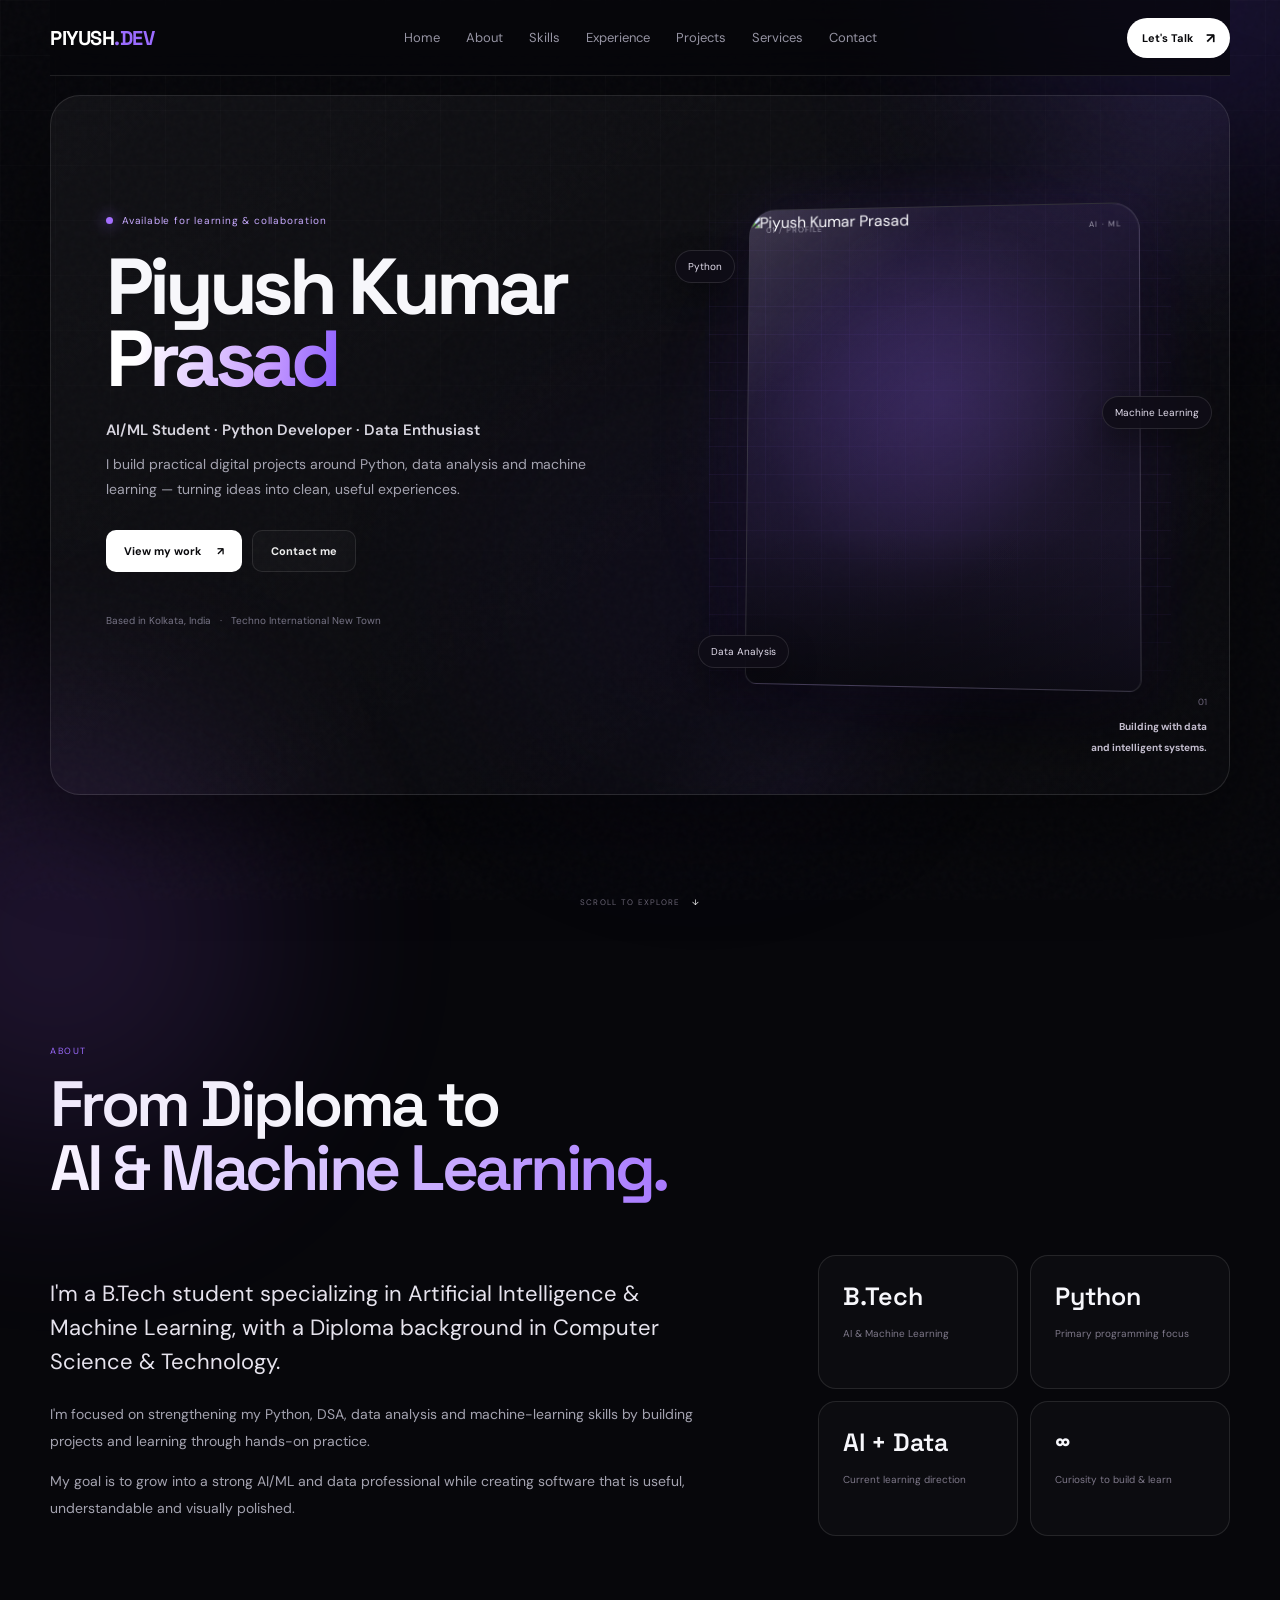
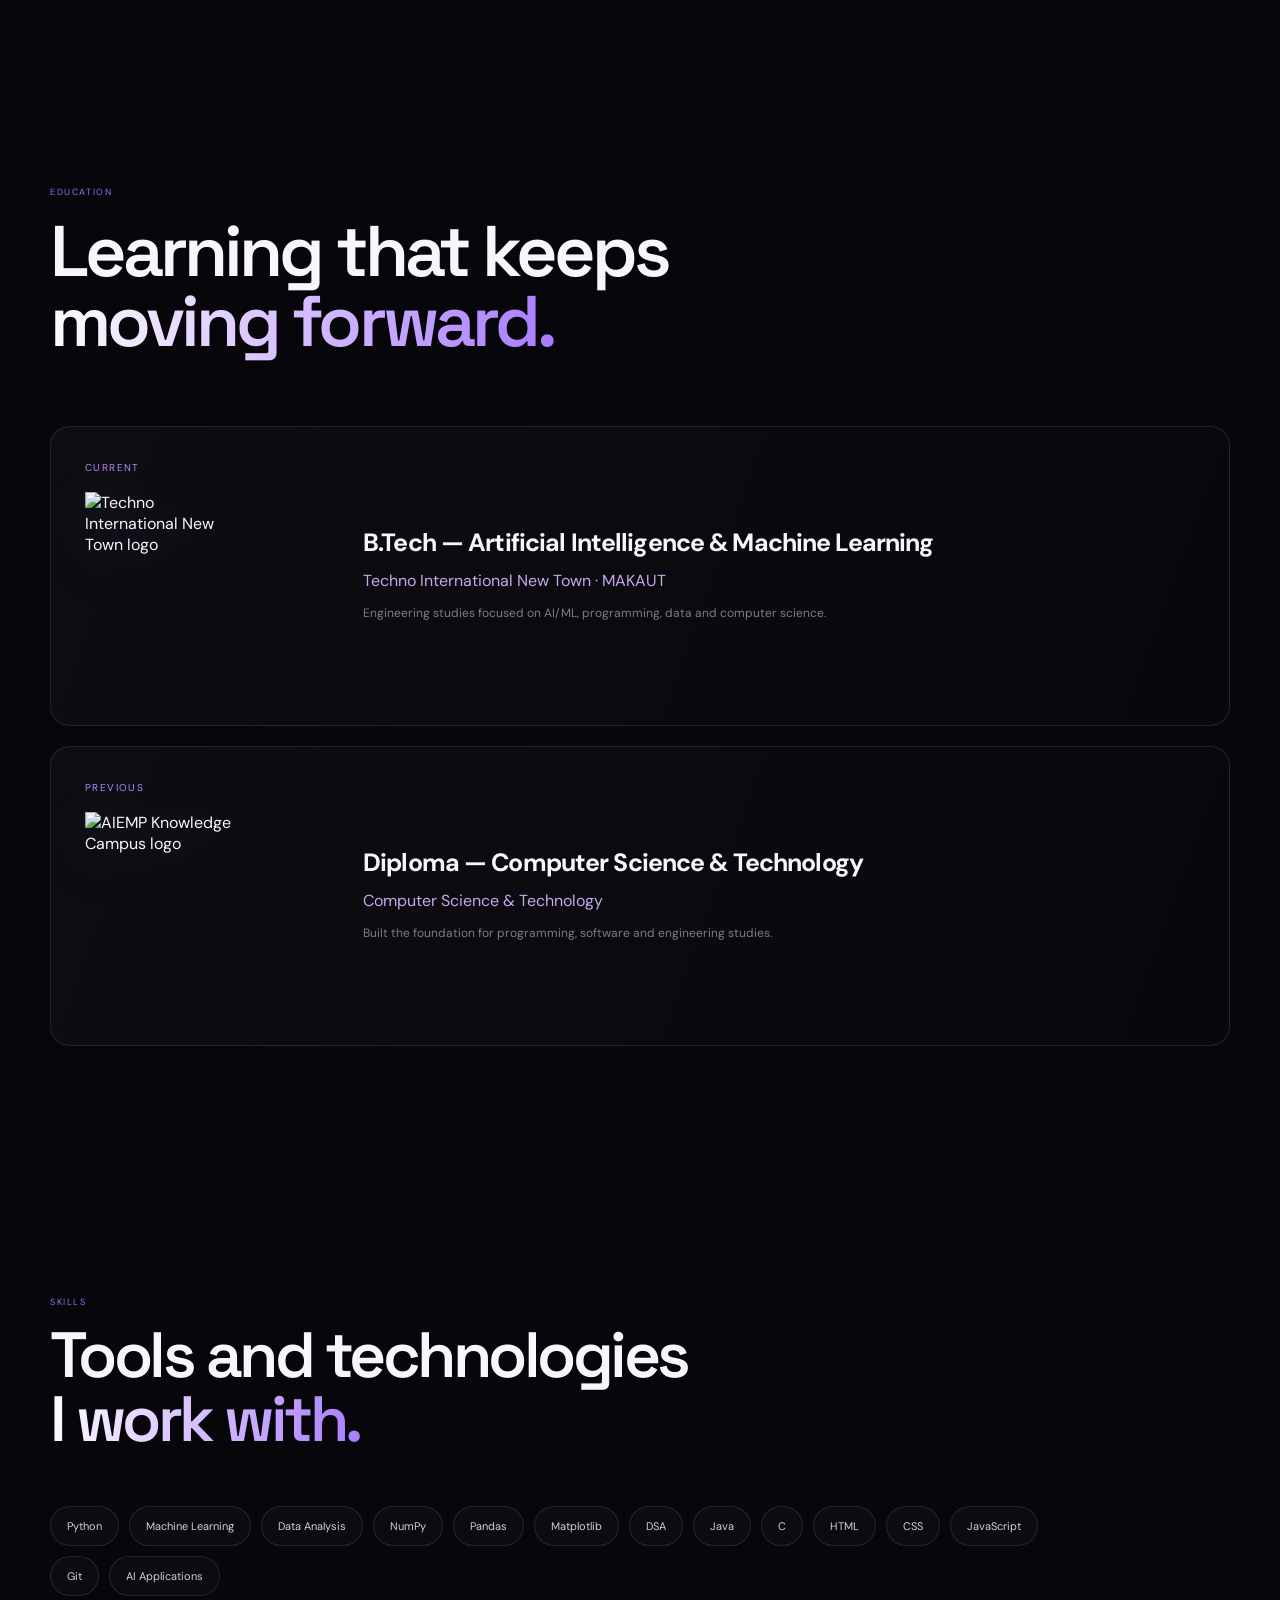
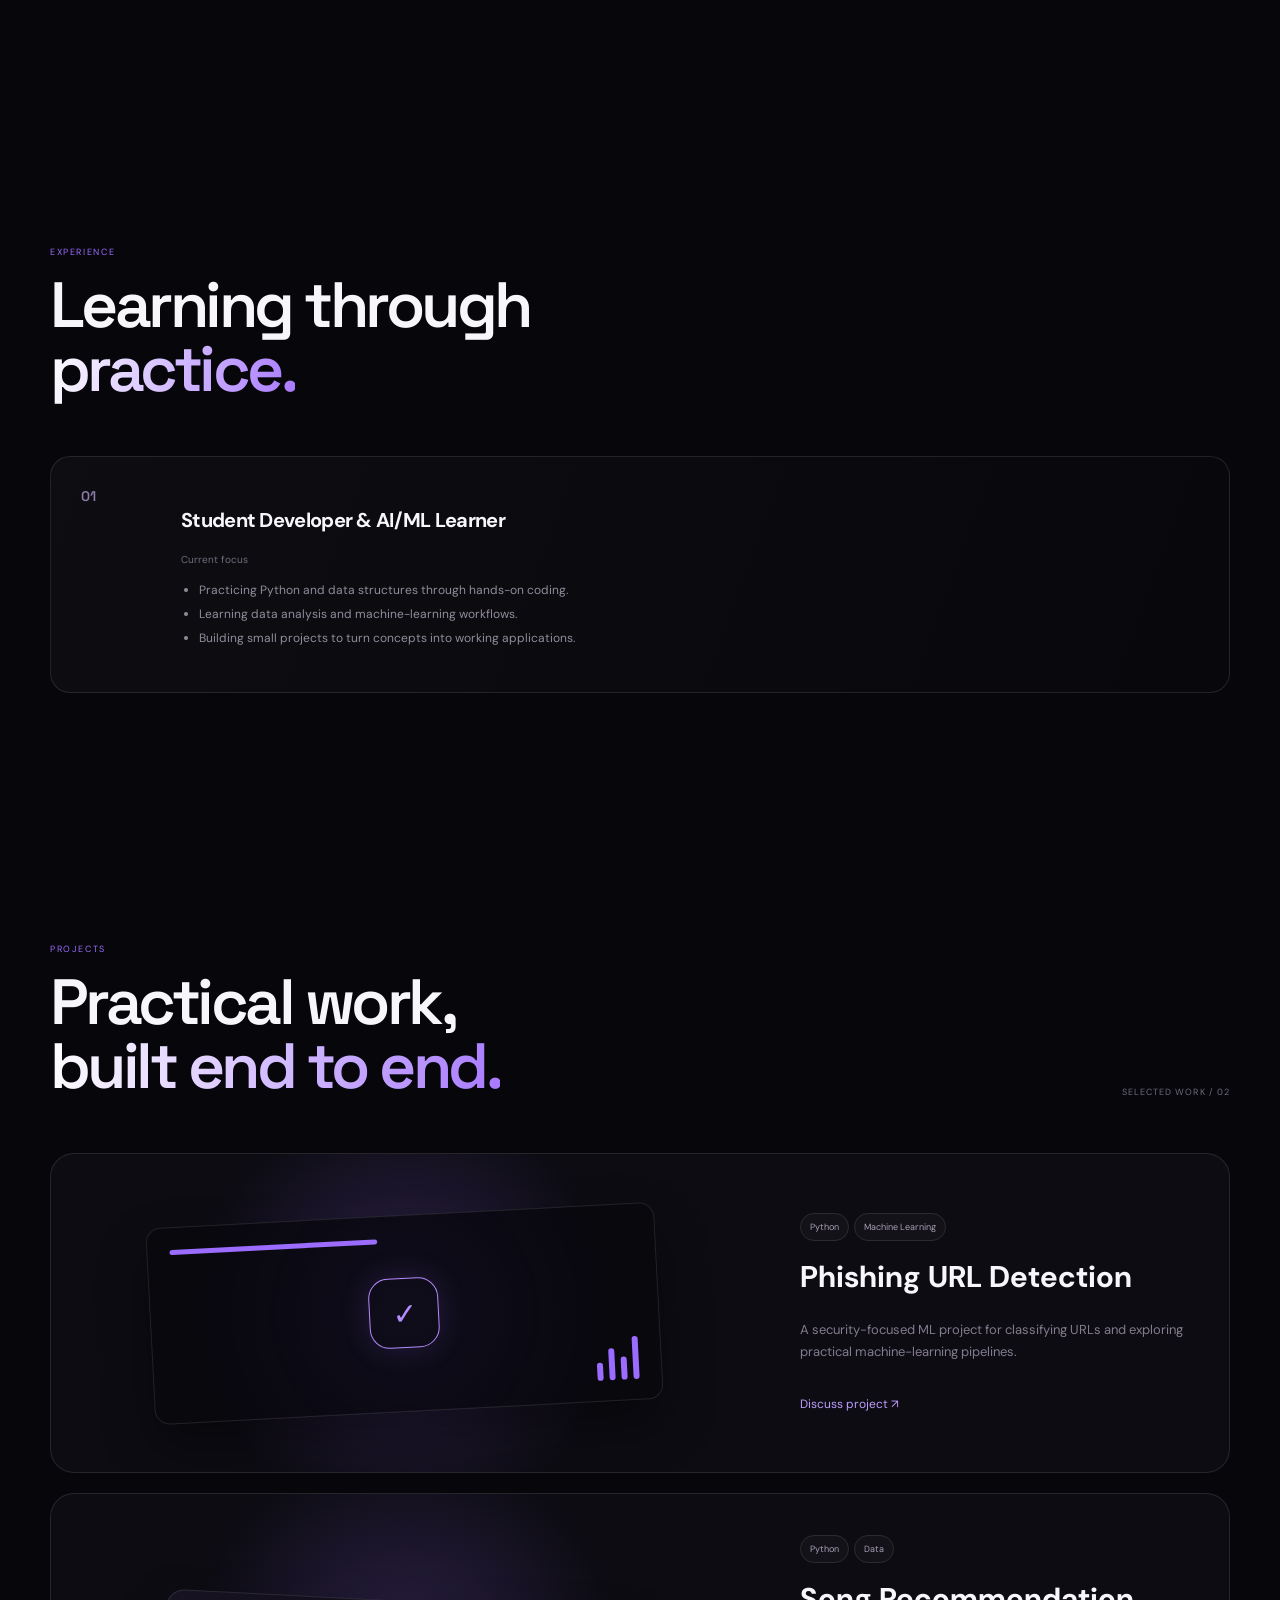
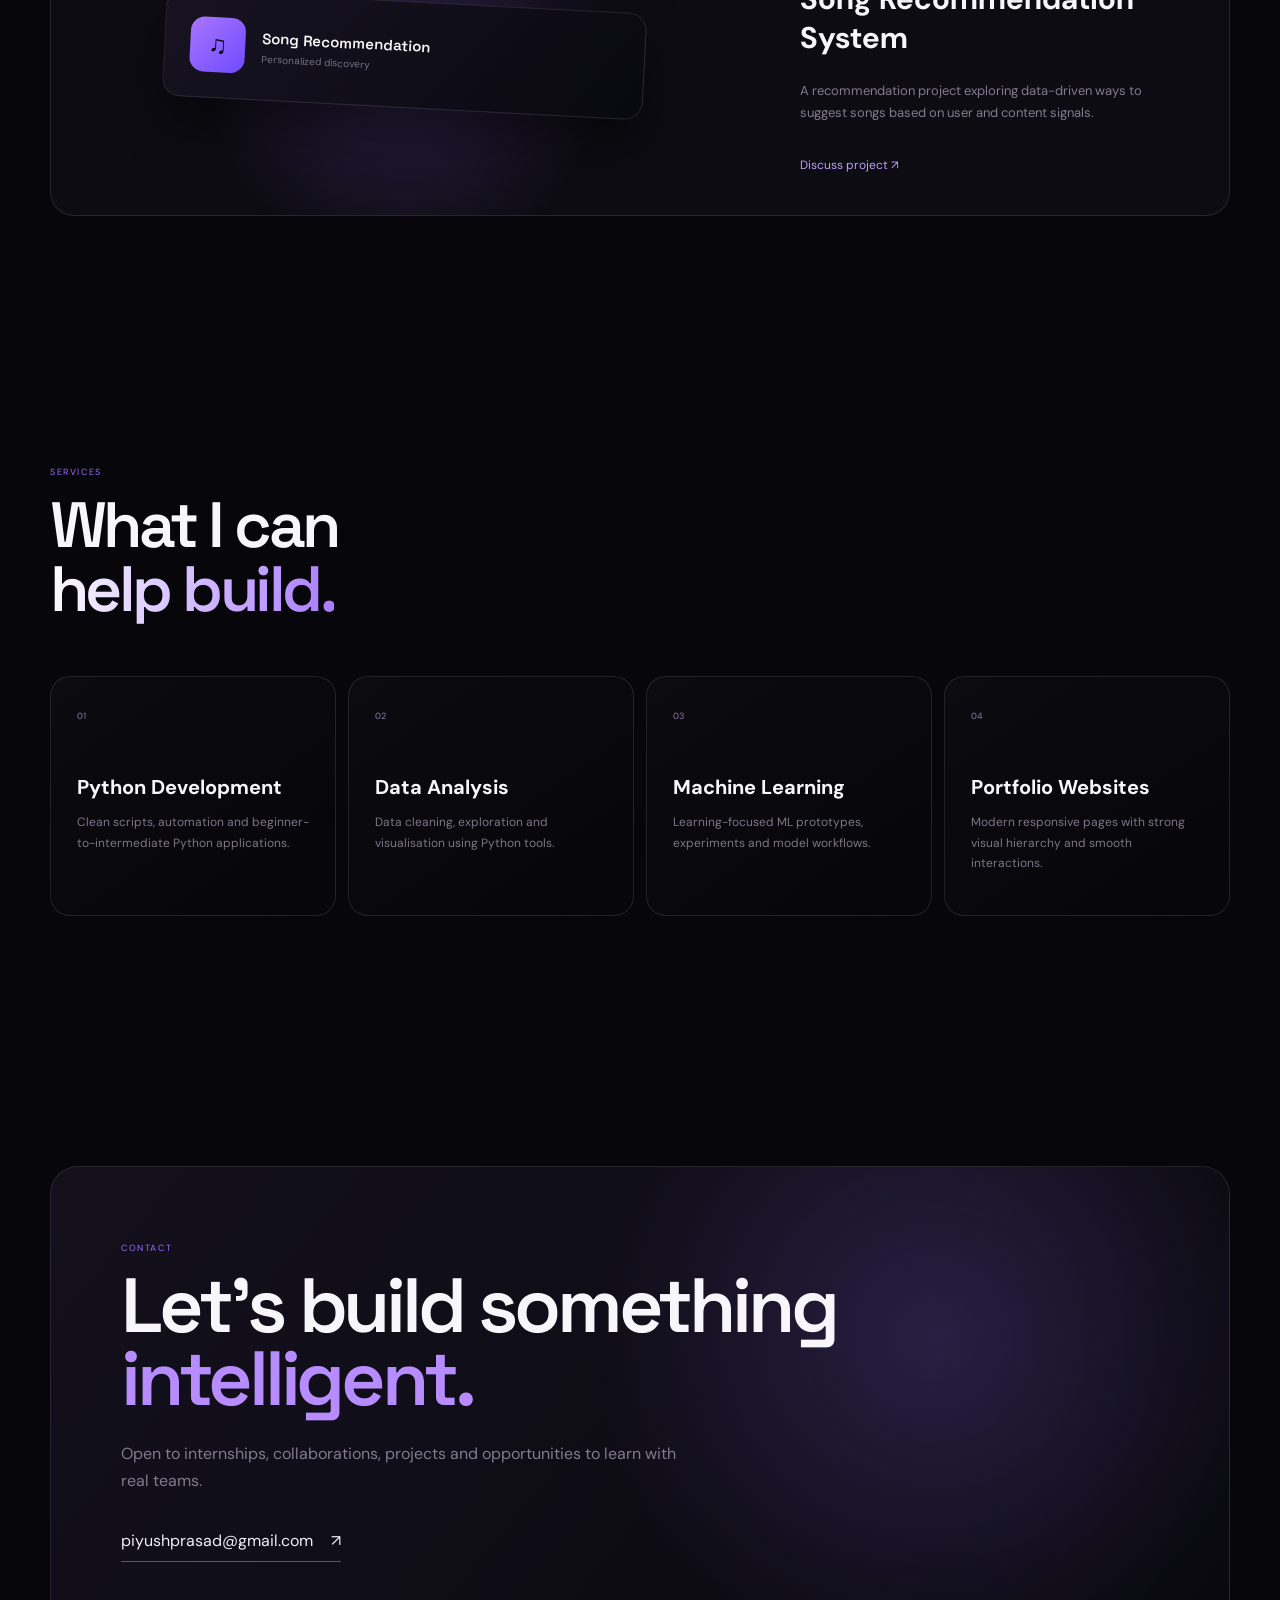
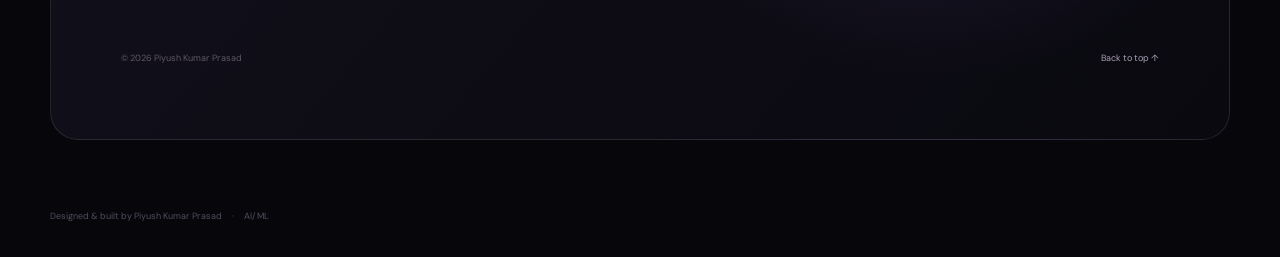
==== index.html @ ff3601da "added index.html" ====
<!doctype html>
<html lang="en">
<head>
  <meta charset="UTF-8">
  <meta name="viewport" content="width=device-width,initial-scale=1">
  <meta name="description" content="Piyush Kumar Prasad — AI/ML student, Python developer and aspiring data professional.">
  <title>Piyush Kumar Prasad — AI/ML Developer Portfolio</title>
  <link rel="preconnect" href="https://fonts.googleapis.com">
  <link rel="preconnect" href="https://fonts.gstatic.com" crossorigin>
  <link href="https://fonts.googleapis.com/css2?family=DM+Sans:wght@400;500;600;700&family=Space+Grotesk:wght@500;600;700&display=swap" rel="stylesheet">
  <link rel="stylesheet" href="style.css">
</head>
<body>
  <div class="noise"></div>
  <div class="orb orb-a"></div><div class="orb orb-b"></div><div class="orb orb-c"></div>

  <header class="nav-wrap">
    <nav class="nav container">
      <a class="brand" href="#home">PIYUSH<span>.DEV</span></a>
      <div class="nav-links">
        <a href="#home">Home</a><a href="#about">About</a><a href="#skills">Skills</a>
        <a href="#experience">Experience</a><a href="#projects">Projects</a><a href="#services">Services</a><a href="#contact">Contact</a>
      </div>
      <a class="nav-cta" href="#contact">Let's Talk <span>↗</span></a>
      <button class="menu" aria-label="Open menu"><i></i><i></i></button>
    </nav>
  </header>

  <main>
    <section id="home" class="hero section">
      <div class="container hero-card reveal">
        <div class="hero-copy">
          <div class="eyebrow"><span class="dot"></span> Available for learning & collaboration</div>
          <h1>Piyush Kumar<br><em>Prasad</em></h1>
          <p class="role">AI/ML Student · Python Developer · Data Enthusiast</p>
          <p class="intro">I build practical digital projects around Python, data analysis and machine learning — turning ideas into clean, useful experiences.</p>
          <div class="hero-actions">
            <a class="btn primary" href="#projects">View my work <span>↗</span></a>
            <a class="btn ghost" href="#contact">Contact me</a>
          </div>
          <div class="mini-meta">
            <span>Based in Kolkata, India</span><span>·</span><span>Techno International New Town</span>
          </div>
        </div>

        <div class="hero-visual">
          <div class="visual-grid"></div>
          <div class="float-tag tag-one">Python</div>
          <div class="float-tag tag-two">Machine Learning</div>
          <div class="float-tag tag-three">Data Analysis</div>
          <div class="avatar-stage">
            <div class="avatar-glow"></div>
            <div class="avatar-frame">
              <div class="frame-top"><span>01 / PROFILE</span><span>AI · ML</span></div>
              <img src="assets/piyush-avatar.png" alt="Piyush Kumar Prasad">
            </div>
          </div>
          <div class="visual-label"><span>01</span><strong>Building with data<br>and intelligent systems.</strong></div>
        </div>
      </div>
      <div class="scroll-cue">SCROLL TO EXPLORE <span>↓</span></div>
    </section>

    <section id="about" class="section">
      <div class="container">
        <div class="section-head reveal"><span class="kicker">ABOUT</span><h2>From Diploma to<br><em>AI & Machine Learning.</em></h2></div>
        <div class="about-grid">
          <div class="about-copy reveal">
            <p class="lead">I'm a B.Tech student specializing in Artificial Intelligence & Machine Learning, with a Diploma background in Computer Science & Technology.</p>
            <p>I'm focused on strengthening my Python, DSA, data analysis and machine-learning skills by building projects and learning through hands-on practice.</p>
            <p>My goal is to grow into a strong AI/ML and data professional while creating software that is useful, understandable and visually polished.</p>
          </div>
          <div class="stats reveal">
            <div><strong>B.Tech</strong><span>AI & Machine Learning</span></div>
            <div><strong>Python</strong><span>Primary programming focus</span></div>
            <div><strong>AI + Data</strong><span>Current learning direction</span></div>
            <div><strong>∞</strong><span>Curiosity to build & learn</span></div>
          </div>
        </div>
      </div>
    </section>

    <section id="education" class="section compact">
      <div class="container">
        <div class="section-head reveal"><span class="kicker">EDUCATION</span><h2>Learning that keeps<br><em>moving forward.</em></h2></div>
        <div class="timeline">
          <article class="timeline-card reveal education-pop">
            <div class="education-meta"><span class="year">CURRENT</span><img class="edu-logo" src="assets/techno-3d-logo.png" alt="Techno International New Town logo"></div><div><h3>B.Tech — Artificial Intelligence & Machine Learning</h3><p>Techno International New Town · MAKAUT</p><small>Engineering studies focused on AI/ML, programming, data and computer science.</small></div>
          </article>
          <article class="timeline-card reveal education-pop">
            <div class="education-meta"><span class="year">PREVIOUS</span><img class="edu-logo" src="assets/aiemp-3d-logo.png" alt="AIEMP Knowledge Campus logo"></div><div><h3>Diploma — Computer Science & Technology</h3><p>Computer Science & Technology</p><small>Built the foundation for programming, software and engineering studies.</small></div>
          </article>
        </div>
      </div>
    </section>

    <section id="skills" class="section">
      <div class="container">
        <div class="section-head reveal"><span class="kicker">SKILLS</span><h2>Tools and technologies<br><em>I work with.</em></h2></div>
        <div class="skill-cloud reveal">
          <span>Python</span><span>Machine Learning</span><span>Data Analysis</span><span>NumPy</span><span>Pandas</span><span>Matplotlib</span><span>DSA</span><span>Java</span><span>C</span><span>HTML</span><span>CSS</span><span>JavaScript</span><span>Git</span><span>AI Applications</span>
        </div>
      </div>
    </section>

    <section id="experience" class="section compact">
      <div class="container">
        <div class="section-head reveal"><span class="kicker">EXPERIENCE</span><h2>Learning through<br><em>practice.</em></h2></div>
        <div class="experience-card reveal">
          <div class="exp-index">01</div><div><h3>Student Developer & AI/ML Learner</h3><p class="muted">Current focus</p><ul><li>Practicing Python and data structures through hands-on coding.</li><li>Learning data analysis and machine-learning workflows.</li><li>Building small projects to turn concepts into working applications.</li></ul></div>
        </div>
      </div>
    </section>

    <section id="projects" class="section">
      <div class="container">
        <div class="section-head project-head reveal"><div><span class="kicker">PROJECTS</span><h2>Practical work,<br><em>built end to end.</em></h2></div><span class="project-count">SELECTED WORK / 02</span></div>
        <div class="projects">
          <article class="project-card reveal"><div class="project-art phishing"><div class="mock-ui"><div class="mock-bar"></div><div class="shield">✓</div><div class="bars"><i></i><i></i><i></i><i></i></div></div></div><div class="project-info"><div><span class="tag">Python</span><span class="tag">Machine Learning</span></div><h3>Phishing URL Detection</h3><p>A security-focused ML project for classifying URLs and exploring practical machine-learning pipelines.</p><a href="#contact">Discuss project ↗</a></div></article>
          <article class="project-card reveal"><div class="project-art music"><div class="music-ui"><span>♫</span><div><b>Song Recommendation</b><small>Personalized discovery</small></div></div></div><div class="project-info"><div><span class="tag">Python</span><span class="tag">Data</span></div><h3>Song Recommendation System</h3><p>A recommendation project exploring data-driven ways to suggest songs based on user and content signals.</p><a href="#contact">Discuss project ↗</a></div></article>
        </div>
      </div>
    </section>

    <section id="services" class="section">
      <div class="container">
        <div class="section-head reveal"><span class="kicker">SERVICES</span><h2>What I can<br><em>help build.</em></h2></div>
        <div class="service-grid">
          <div class="service reveal"><span>01</span><h3>Python Development</h3><p>Clean scripts, automation and beginner-to-intermediate Python applications.</p></div>
          <div class="service reveal"><span>02</span><h3>Data Analysis</h3><p>Data cleaning, exploration and visualisation using Python tools.</p></div>
          <div class="service reveal"><span>03</span><h3>Machine Learning</h3><p>Learning-focused ML prototypes, experiments and model workflows.</p></div>
          <div class="service reveal"><span>04</span><h3>Portfolio Websites</h3><p>Modern responsive pages with strong visual hierarchy and smooth interactions.</p></div>
        </div>
      </div>
    </section>

    <section id="contact" class="section contact">
      <div class="container contact-card reveal">
        <span class="kicker">CONTACT</span>
        <h2>Let's build something<br><em>intelligent.</em></h2>
        <p>Open to internships, collaborations, projects and opportunities to learn with real teams.</p>
        <a class="mail" href="mailto:piyushprasad@gmail.com">piyushprasad@gmail.com <span>↗</span></a>
        <div class="contact-bottom"><span>© 2026 Piyush Kumar Prasad</span><a href="#home">Back to top ↑</a></div>
      </div>
    </section>
  </main>

  <footer class="footer"><div class="container">Designed & built by Piyush Kumar Prasad <span>·</span> AI/ML</div></footer>
  <script src="script.js"></script>
</body>
</html>
---- style.css ----
:root{
  --bg:#07070b;--panel:#101016;--panel2:#14131c;--text:#f7f7fb;--muted:#a4a3b0;
  --line:rgba(255,255,255,.10);--purple:#9b6cff;--purple2:#6f4cff;--white:#ffffff;
  --radius:26px;--max:1180px
}
*{box-sizing:border-box}html{scroll-behavior:smooth}body{margin:0;background:var(--bg);color:var(--text);font-family:"DM Sans",sans-serif;overflow-x:hidden}
body:before{content:"";position:fixed;inset:0;pointer-events:none;background:linear-gradient(rgba(255,255,255,.018) 1px,transparent 1px),linear-gradient(90deg,rgba(255,255,255,.018) 1px,transparent 1px);background-size:55px 55px;mask-image:linear-gradient(to bottom,black,transparent 88%)}
.noise{position:fixed;inset:0;opacity:.025;pointer-events:none;background-image:url("data:image/svg+xml,%3Csvg viewBox='0 0 180 180' xmlns='http://www.w3.org/2000/svg'%3E%3Cfilter id='n'%3E%3CfeTurbulence type='fractalNoise' baseFrequency='.9' numOctaves='4' stitchTiles='stitch'/%3E%3C/filter%3E%3Crect width='100%25' height='100%25' filter='url(%23n)'/%3E%3C/svg%3E")}
.orb{position:fixed;width:430px;height:430px;border-radius:50%;filter:blur(110px);opacity:.15;pointer-events:none}.orb-a{background:#744cff;top:-220px;right:-130px}.orb-b{background:#a85dff;bottom:-250px;left:-160px}.orb-c{background:#4423a8;top:42%;left:38%;opacity:.06}
.container{width:min(calc(100% - 48px),var(--max));margin:auto}.nav-wrap{position:fixed;z-index:20;top:0;left:0;right:0}.nav{height:76px;display:flex;align-items:center;justify-content:space-between;border-bottom:1px solid var(--line);background:rgba(7,7,11,.70);backdrop-filter:blur(18px);padding:0 0;box-shadow:none}.brand{font:700 20px "Space Grotesk";letter-spacing:-.5px;color:#fff;text-decoration:none}.brand span{color:#9b6cff}.nav-links{display:flex;gap:26px}.nav-links a{font-size:13px;color:#9694a3;text-decoration:none;transition:.2s}.nav-links a:hover{color:#fff}.nav-cta{display:inline-flex;align-items:center;gap:13px;color:#08080b;background:#fff;padding:11px 15px;border-radius:999px;font-size:11px;font-weight:700;text-decoration:none}.nav-cta span{font-size:14px}.menu{display:none;background:none;border:0}.menu i{display:block;width:23px;height:1px;background:#fff;margin:6px}
.section{padding:125px 0}.hero{min-height:100vh;padding-top:95px;display:flex;align-items:center;position:relative}.hero-card{min-height:700px;display:grid;grid-template-columns:1.02fr .98fr;overflow:hidden;border:1px solid rgba(255,255,255,.11);border-radius:30px;background:linear-gradient(145deg,rgba(255,255,255,.045),rgba(255,255,255,.012));box-shadow:0 35px 100px rgba(0,0,0,.38)}.hero-copy{padding:82px 48px 55px 55px;display:flex;flex-direction:column;justify-content:center;position:relative;z-index:3;transform:translateY(-38px)}.eyebrow{display:inline-flex;align-items:center;gap:9px;color:#c8aaff;font-size:10px;letter-spacing:.08em;margin:0 0 24px}.dot{width:7px;height:7px;border-radius:50%;background:#a56fff;box-shadow:0 0 15px #9b6cff}.hero h1{font:700 clamp(58px,6.2vw,82px)/.91 "Space Grotesk";letter-spacing:-.065em;margin:0;max-width:650px}.hero h1 em{font-style:normal;background:linear-gradient(100deg,#fff 15%,#c69bff 70%,#8a5cff);-webkit-background-clip:text;color:transparent}.role{font-size:15px;color:#d8d6e0;margin:25px 0 12px;font-weight:600}.intro{max-width:550px;color:var(--muted);line-height:1.8;font-size:14px;margin:0}.hero-actions{display:flex;gap:10px;margin-top:28px}.btn{display:inline-flex;align-items:center;justify-content:center;gap:16px;padding:13px 18px;border-radius:10px;font-size:11px;font-weight:700;text-decoration:none;transition:.25s}.btn.primary{color:#09090c;background:#fff}.btn.primary:hover{transform:translateY(-3px);box-shadow:0 15px 35px rgba(155,108,255,.24)}.btn.ghost{color:#eee;border:1px solid var(--line);background:rgba(255,255,255,.025)}.btn.ghost:hover{border-color:rgba(155,108,255,.6);background:rgba(155,108,255,.08)}.mini-meta{display:flex;gap:9px;color:#777486;font-size:10px;margin-top:42px}.hero-visual{position:relative;display:flex;align-items:center;justify-content:center;min-height:650px;overflow:hidden}.visual-grid{position:absolute;inset:0;background:radial-gradient(circle at 50% 44%,rgba(155,108,255,.22),transparent 38%),linear-gradient(120deg,transparent 40%,rgba(155,108,255,.035),transparent 70%)}.visual-grid:after{content:"";position:absolute;inset:10%;background:linear-gradient(rgba(155,108,255,.07) 1px,transparent 1px),linear-gradient(90deg,rgba(155,108,255,.07) 1px,transparent 1px);background-size:28px 28px;mask-image:linear-gradient(to bottom,transparent,#000 25%,#000 75%,transparent)}
.avatar-stage{position:relative;width:min(70%,395px);height:560px;display:flex;align-items:center;justify-content:center;perspective:1000px;z-index:2}.avatar-glow{position:absolute;width:310px;height:310px;border-radius:50%;background:linear-gradient(135deg,#7b4cff,#c184ff);filter:blur(72px);opacity:.25;animation:pulse 5s ease-in-out infinite}.avatar-frame{position:relative;width:100%;height:86%;border:1px solid rgba(255,255,255,.15);border-radius:28px 28px 12px 12px;overflow:hidden;background:linear-gradient(150deg,rgba(155,108,255,.15),rgba(8,8,14,.82));box-shadow:0 35px 75px rgba(0,0,0,.58),0 0 70px rgba(126,75,255,.12);transform:rotateY(-5deg) rotateX(2deg);animation:float 5s ease-in-out infinite}.avatar-frame:before{content:"";position:absolute;inset:0;background:linear-gradient(135deg,rgba(255,255,255,.13),transparent 24%,transparent 68%,rgba(155,108,255,.14));z-index:2;pointer-events:none}.avatar-frame:after{content:"";position:absolute;left:0;right:0;bottom:0;height:32%;background:linear-gradient(transparent,rgba(7,7,11,.72));z-index:2;pointer-events:none}.avatar-frame img{position:absolute;left:50%;bottom:-2px;transform:translateX(-50%);width:103%;height:100%;object-fit:contain;object-position:center bottom;filter:drop-shadow(0 25px 28px rgba(0,0,0,.65))}.frame-top{position:absolute;z-index:4;top:15px;left:17px;right:17px;display:flex;justify-content:space-between;color:#9c98aa;font-size:8px;letter-spacing:.14em}.float-tag{position:absolute;z-index:5;border:1px solid rgba(255,255,255,.11);background:rgba(15,13,22,.82);backdrop-filter:blur(14px);padding:9px 12px;border-radius:999px;font-size:10px;color:#e2ddec;box-shadow:0 12px 30px rgba(0,0,0,.32)}.tag-one{top:22%;left:4%;animation:floatTag 4s ease-in-out infinite}.tag-two{top:43%;right:3%;animation:floatTag 4.8s ease-in-out infinite reverse}.tag-three{bottom:18%;left:8%;animation:floatTag 5.2s ease-in-out infinite}.visual-label{position:absolute;right:22px;bottom:38px;text-align:right;z-index:5}.visual-label span{display:block;color:#6d667c;font-size:9px;margin-bottom:6px}.visual-label strong{font-size:10px;line-height:1.5;color:#c3bdce}.scroll-cue{position:absolute;bottom:13px;left:50%;transform:translateX(-50%);font-size:8px;letter-spacing:.16em;color:#686373}.scroll-cue span{margin-left:8px;color:#fff}
.section-head{margin-bottom:55px}.kicker{font-size:9px;letter-spacing:.18em;color:#9b6cff;display:block;margin-bottom:15px}.section-head h2{font:600 clamp(42px,5vw,68px)/1 "Space Grotesk";letter-spacing:-.055em;margin:0}.section-head h2 em{font-style:normal;background:linear-gradient(100deg,#fff,#a87aff);-webkit-background-clip:text;color:transparent}.about-grid{display:grid;grid-template-columns:1.25fr .75fr;gap:80px}.about-copy{max-width:680px}.about-copy p{color:var(--muted);line-height:1.9;font-size:14px}.about-copy .lead{font-size:22px;line-height:1.55;color:#e6e3ed}.stats{display:grid;grid-template-columns:1fr 1fr;gap:12px}.stats div{padding:24px;border:1px solid var(--line);border-radius:18px;background:rgba(255,255,255,.025)}.stats strong{display:block;font:600 25px "Space Grotesk";margin-bottom:9px}.stats span{color:#7e7889;font-size:10px}
.timeline{display:grid;gap:12px}.timeline-card,.experience-card{display:grid;grid-template-columns:235px 1fr;gap:20px;padding:30px;border:1px solid var(--line);border-radius:20px;background:linear-gradient(110deg,rgba(255,255,255,.03),rgba(255,255,255,.008));transition:.35s}.education-meta{display:flex;flex-direction:column;align-items:flex-start;gap:10px}.edu-logo{top:3px;width:110px;height:92px;object-fit:contain;align-self:flex-start;justify-self:start;filter:drop-shadow(0 16px 18px rgba(0,0,0,.5)) drop-shadow(0 0 18px rgba(155,108,255,.18));animation:eduFloat 4.8s ease-in-out infinite;transform:translateZ(30px)}
.timeline-card:nth-child(2) .edu-logo{top:3px;animation-delay:-2.1s}
.education-pop{opacity:0;transform:perspective(900px) translateY(80px) translateZ(-140px) rotateX(13deg) scale(.84);transform-origin:center bottom;transition:opacity .75s cubic-bezier(.2,.8,.2,1),transform .85s cubic-bezier(.16,1,.3,1),border-color .35s ease}
.education-pop.show{opacity:1;transform:perspective(900px) translateY(0) translateZ(0) rotateX(0) scale(1)}
.education-pop.show .edu-logo{top:3px;animation-play-state:running}
.timeline-card:hover,.experience-card:hover,.service:hover,.project-card:hover{border-color:rgba(155,108,255,.42);transform:translateY(-4px)}.year{font-size:9px;color:#8c7ca8;letter-spacing:.12em}.timeline-card h3,.experience-card h3{font-size:20px;letter-spacing:-.035em}.timeline-card p{color:#c2bdc9;margin:8px 0;font-size:13px}.timeline-card small{color:#746d7d;font-size:11px}.skill-cloud{display:flex;flex-wrap:wrap;gap:10px;max-width:1000px}.skill-cloud span,.tag{padding:12px 16px;border:1px solid var(--line);background:rgba(255,255,255,.025);border-radius:999px;color:#d3cfda;font-size:11px;transition:.25s}.skill-cloud span:hover{background:rgba(155,108,255,.12);border-color:rgba(155,108,255,.4);transform:translateY(-2px)}.experience-card{grid-template-columns:80px 1fr}.exp-index{font:600 14px "Space Grotesk";color:#8c7ca8}.muted{color:#716b7b;font-size:10px}.experience-card ul{padding-left:18px;color:#928b9c;line-height:2;font-size:12px}
.project-head{display:flex;justify-content:space-between;align-items:end}.project-count{font-size:9px;color:#70697c;letter-spacing:.12em}.projects{display:grid;gap:20px}.project-card{display:grid;grid-template-columns:1.2fr .8fr;min-height:320px;border:1px solid var(--line);border-radius:24px;overflow:hidden;background:#0d0c13;transition:.35s}.project-art{position:relative;min-height:300px;display:grid;place-items:center;overflow:hidden}.project-art:before{content:"";position:absolute;inset:0;background:radial-gradient(circle at 50% 50%,rgba(155,108,255,.25),transparent 55%)}.mock-ui{width:72%;height:62%;border:1px solid rgba(255,255,255,.1);border-radius:15px;background:rgba(7,7,12,.75);position:relative;box-shadow:0 25px 50px rgba(0,0,0,.4);transform:rotate(-3deg);padding:22px}.mock-bar{height:5px;width:45%;background:#9b6cff;border-radius:5px;margin-bottom:35px}.shield{margin:auto;display:grid;place-items:center;width:70px;height:70px;border:1px solid #b58cff;border-radius:20px;color:#b58cff;font-size:30px;box-shadow:0 0 30px rgba(155,108,255,.16)}.bars{position:absolute;right:22px;bottom:20px;display:flex;align-items:end;gap:6px}.bars i{display:block;width:6px;background:#9b6cff;border-radius:5px}.bars i:nth-child(1){height:18px}.bars i:nth-child(2){height:32px}.bars i:nth-child(3){height:23px}.bars i:nth-child(4){height:43px}.music:before{background:radial-gradient(circle at 50% 50%,rgba(155,108,255,.22),transparent 55%)}.music-ui{width:68%;padding:25px;border:1px solid rgba(255,255,255,.1);border-radius:18px;background:linear-gradient(130deg,#171322,#090910);display:flex;gap:17px;align-items:center;transform:rotate(3deg);box-shadow:0 25px 50px rgba(0,0,0,.45)}.music-ui>span{width:55px;height:55px;border-radius:14px;display:grid;place-items:center;background:linear-gradient(135deg,#a875ff,#704cff);font-size:25px;color:#08070d}.music-ui b{display:block;font:600 15px "Space Grotesk"}.music-ui small{display:block;color:#766f80;font-size:10px;margin-top:5px}.project-info{padding:42px;display:flex;flex-direction:column;justify-content:center}.project-info .tag{font-size:9px;padding:7px 9px;margin-right:5px;color:#a99fb4}.project-info h3{font-size:30px;margin:22px 0 10px}.project-info p{color:#837b8e;line-height:1.7;font-size:13px}.project-info a{margin-top:20px;color:#bd9dff;text-decoration:none;font-size:12px}
.service-grid{display:grid;grid-template-columns:repeat(4,1fr);gap:12px}.service{border:1px solid var(--line);border-radius:20px;padding:26px;min-height:240px;background:linear-gradient(145deg,rgba(255,255,255,.025),transparent);transition:.35s}.service span{font-size:9px;color:#8d7ba7}.service h3{font-size:20px;margin:50px 0 12px}.service p{color:#7e7688;font-size:12px;line-height:1.7}.contact{padding-bottom:70px}.contact-card{border:1px solid var(--line);border-radius:28px;padding:75px 70px;background:radial-gradient(circle at 75% 30%,rgba(155,108,255,.2),transparent 35%),linear-gradient(130deg,#13101c,#09090f);position:relative;overflow:hidden}.contact-card h2{font:600 clamp(48px,6vw,82px)/.95 "Space Grotesk";letter-spacing:-.055em;margin:0}.contact-card h2 em{font-style:normal;color:#b78cff}.contact-card>p{max-width:570px;color:#827a8d;line-height:1.7;margin:25px 0 35px}.mail{display:inline-flex;align-items:center;gap:18px;color:#f0edf4;text-decoration:none;font-size:16px;border-bottom:1px solid #5f526f;padding-bottom:10px}.contact-bottom{display:flex;justify-content:space-between;margin-top:90px;color:#5e5667;font-size:9px}.contact-bottom a{color:#aaa0b4;text-decoration:none}.footer{padding:0 0 35px;color:#534b5d;font-size:9px}.footer span{padding:0 8px}.reveal{opacity:0;transform:translateY(25px);transition:opacity .7s ease,transform .7s ease}.reveal.show{opacity:1;transform:none}
@keyframes eduFloat{0%,100%{transform:translate3d(0,0,30px) rotate(-1deg)}50%{transform:translate3d(0,-8px,40px) rotate(1deg)}}
@keyframes float{0%,100%{transform:rotateY(-5deg) rotateX(2deg) translateY(0)}50%{transform:rotateY(-2deg) rotateX(1deg) translateY(-10px)}}@keyframes floatTag{0%,100%{transform:translateY(0) rotate(0)}50%{transform:translateY(-8px) rotate(1deg)}}@keyframes pulse{0%,100%{transform:scale(.95);opacity:.18}50%{transform:scale(1.08);opacity:.28}}
@media(max-width:900px){.timeline-card,.experience-card{grid-template-columns:220px 1fr}.nav-links{display:none}.nav-cta{display:none}.menu{display:block}.hero-card{grid-template-columns:1fr}.hero-copy{padding:65px 30px 30px}.hero-visual{min-height:520px}.avatar-stage{height:500px;width:min(64%,390px)}.about-grid{grid-template-columns:1fr;gap:35px}.service-grid{grid-template-columns:1fr 1fr}.project-card{grid-template-columns:1fr}.project-art{min-height:260px}.project-info{padding:30px}.timeline-card{grid-template-columns:220px 1fr}}
@media(max-width:560px){.container{width:min(calc(100% - 24px),var(--max))}.section{padding:85px 0}.nav{height:58px}.brand{font-size:12px}.hero{padding-top:82px}.hero-card{border-radius:23px}.hero-copy{padding:48px 22px 15px}.hero h1{font-size:52px}.intro{font-size:13px}.mini-meta{display:block;line-height:1.8}.hero-visual{min-height:430px}.avatar-stage{height:420px;width:72%}.float-tag{font-size:9px;padding:8px 10px}.tag-two{right:1%}.tag-one{left:1%}.visual-label{right:12px;bottom:25px}.section-head{margin-bottom:35px}.section-head h2{font-size:43px}.stats{grid-template-columns:1fr}.timeline-card,.experience-card{grid-template-columns:1fr;gap:12px}.education-meta{flex-direction:row;align-items:center;gap:14px}.edu-logo{top:3px;justify-self:start;width:86px;height:86px;margin-top:2px}.service-grid{grid-template-columns:1fr}.project-info h3{font-size:25px}.contact-card{padding:45px 25px}.contact-card h2{font-size:50px}.contact-bottom{margin-top:55px;display:block}.contact-bottom a{display:block;margin-top:14px}}


/* Education reference layout */
#education .section-head{
  position:relative;
  top:0;
  margin-bottom:70px;
  text-align:left;
}
#education .section-head .kicker{margin-bottom:18px}
#education .section-head h2{max-width:900px;margin:0;font-size:clamp(48px,5.6vw,76px);line-height:.98}
#education .timeline{gap:20px}
#education .timeline-card{
  grid-template-columns:250px minmax(0,1fr);
  gap:28px;
  min-height:300px;
  padding:32px 34px;
  align-items:center;
}
#education .education-meta{
  display:flex;
  flex-direction:column;
  align-items:flex-start;
  justify-content:flex-start;
  gap:18px;
  align-self:stretch;
  padding-top:2px;
}
#education .year{font-size:10px;color:#b38aff;letter-spacing:.14em}
#education .edu-logo{top:3px;
  width:150px;
  height:145px;
  object-fit:contain;
  align-self:flex-start;
  justify-self:start;
  margin:0;
}
#education .timeline-card > div:last-child{
  min-width:0;
  align-self:center;
  padding-left:0;
}
#education .timeline-card h3{font-size:25px;margin:0 0 12px;line-height:1.15}
#education .timeline-card p{font-size:16px;margin:0 0 10px;color:#c7a8ee}
#education .timeline-card small{font-size:12px;color:#81798f;line-height:1.6}
@media(max-width:900px){
  #education .timeline-card{grid-template-columns:205px minmax(0,1fr);gap:22px}
  #education .edu-logo{top:3px;width:125px;height:120px}
}
@media(max-width:560px){
  #education .section-head{top:0;margin-bottom:38px}
  #education .section-head h2{font-size:43px}
  #education .timeline-card{grid-template-columns:1fr;min-height:0;padding:24px;gap:14px}
  #education .education-meta{flex-direction:column;gap:10px;align-items:flex-start}
  #education .edu-logo{top:3px;width:95px;height:95px}
  #education .timeline-card h3{font-size:20px}
  #education .timeline-card p{font-size:13px}
}

@media(max-width:900px){.hero-copy{transform:translateY(-20px)}}
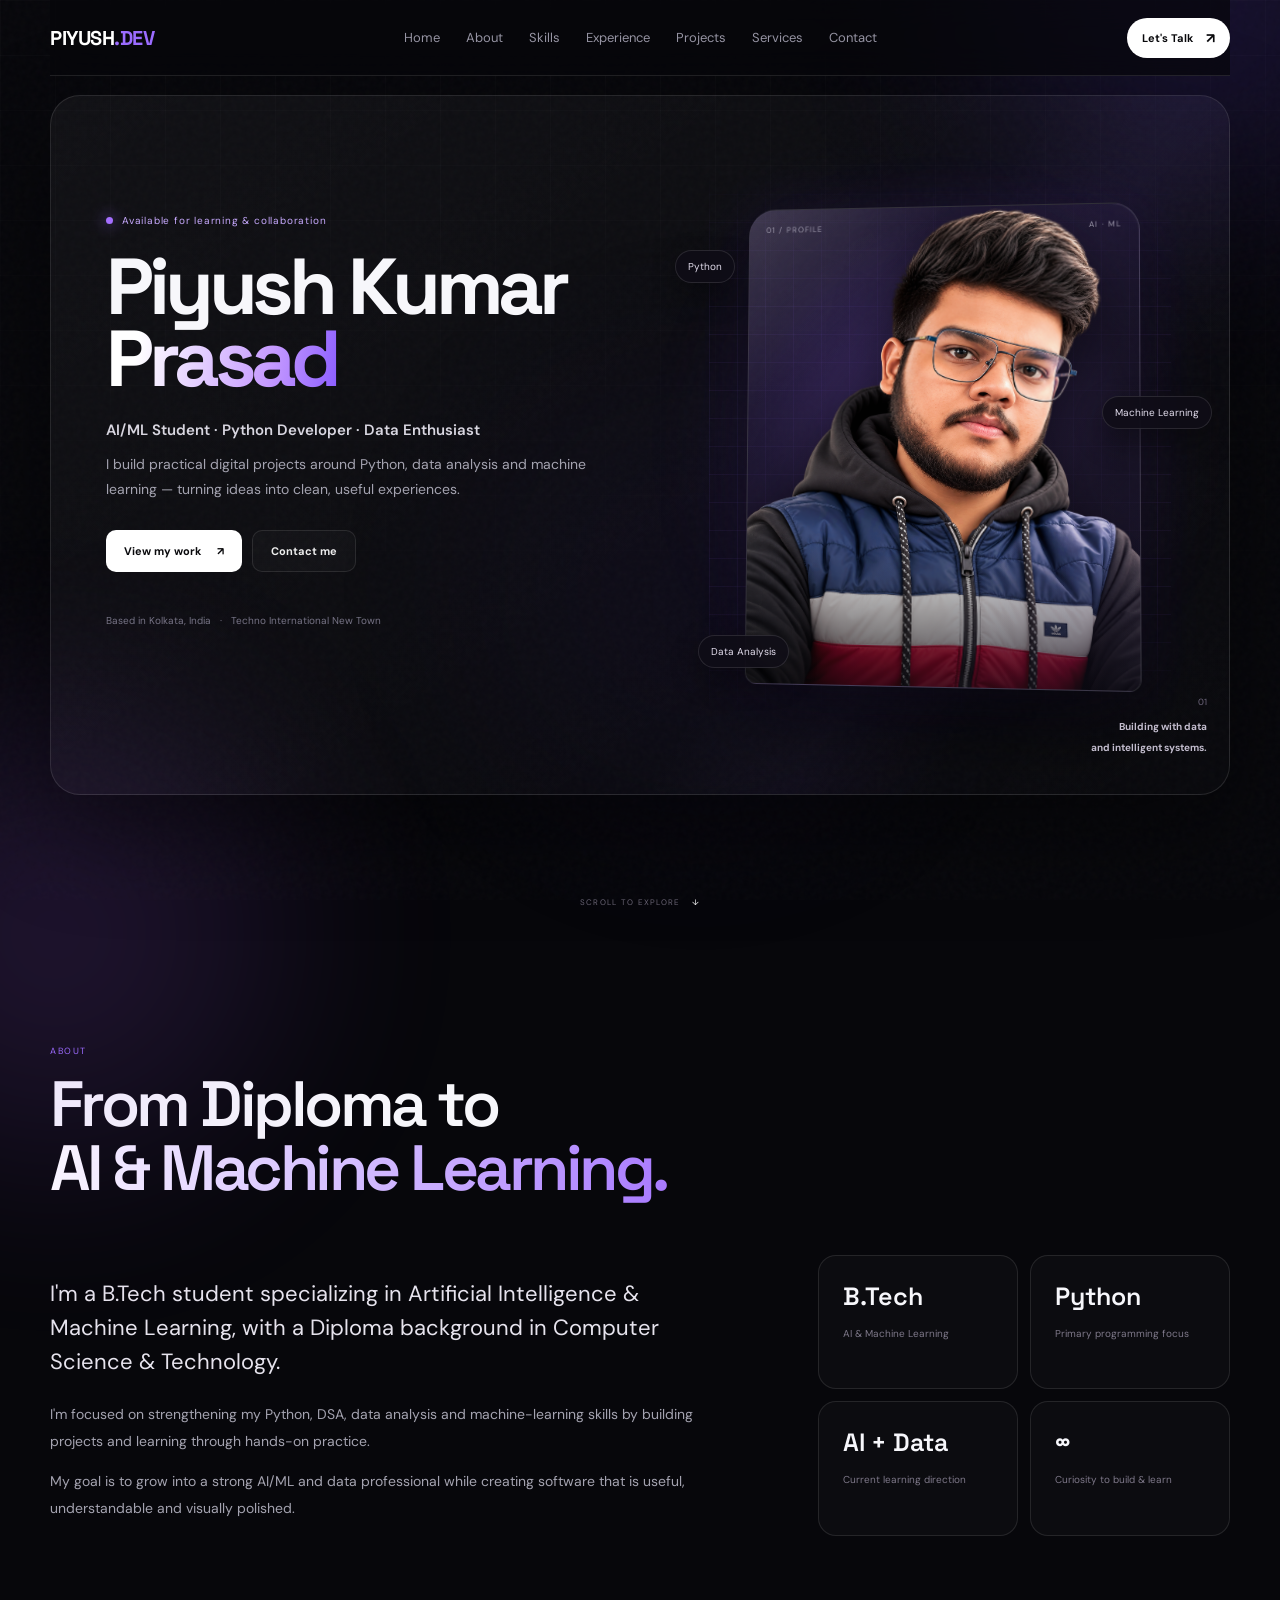
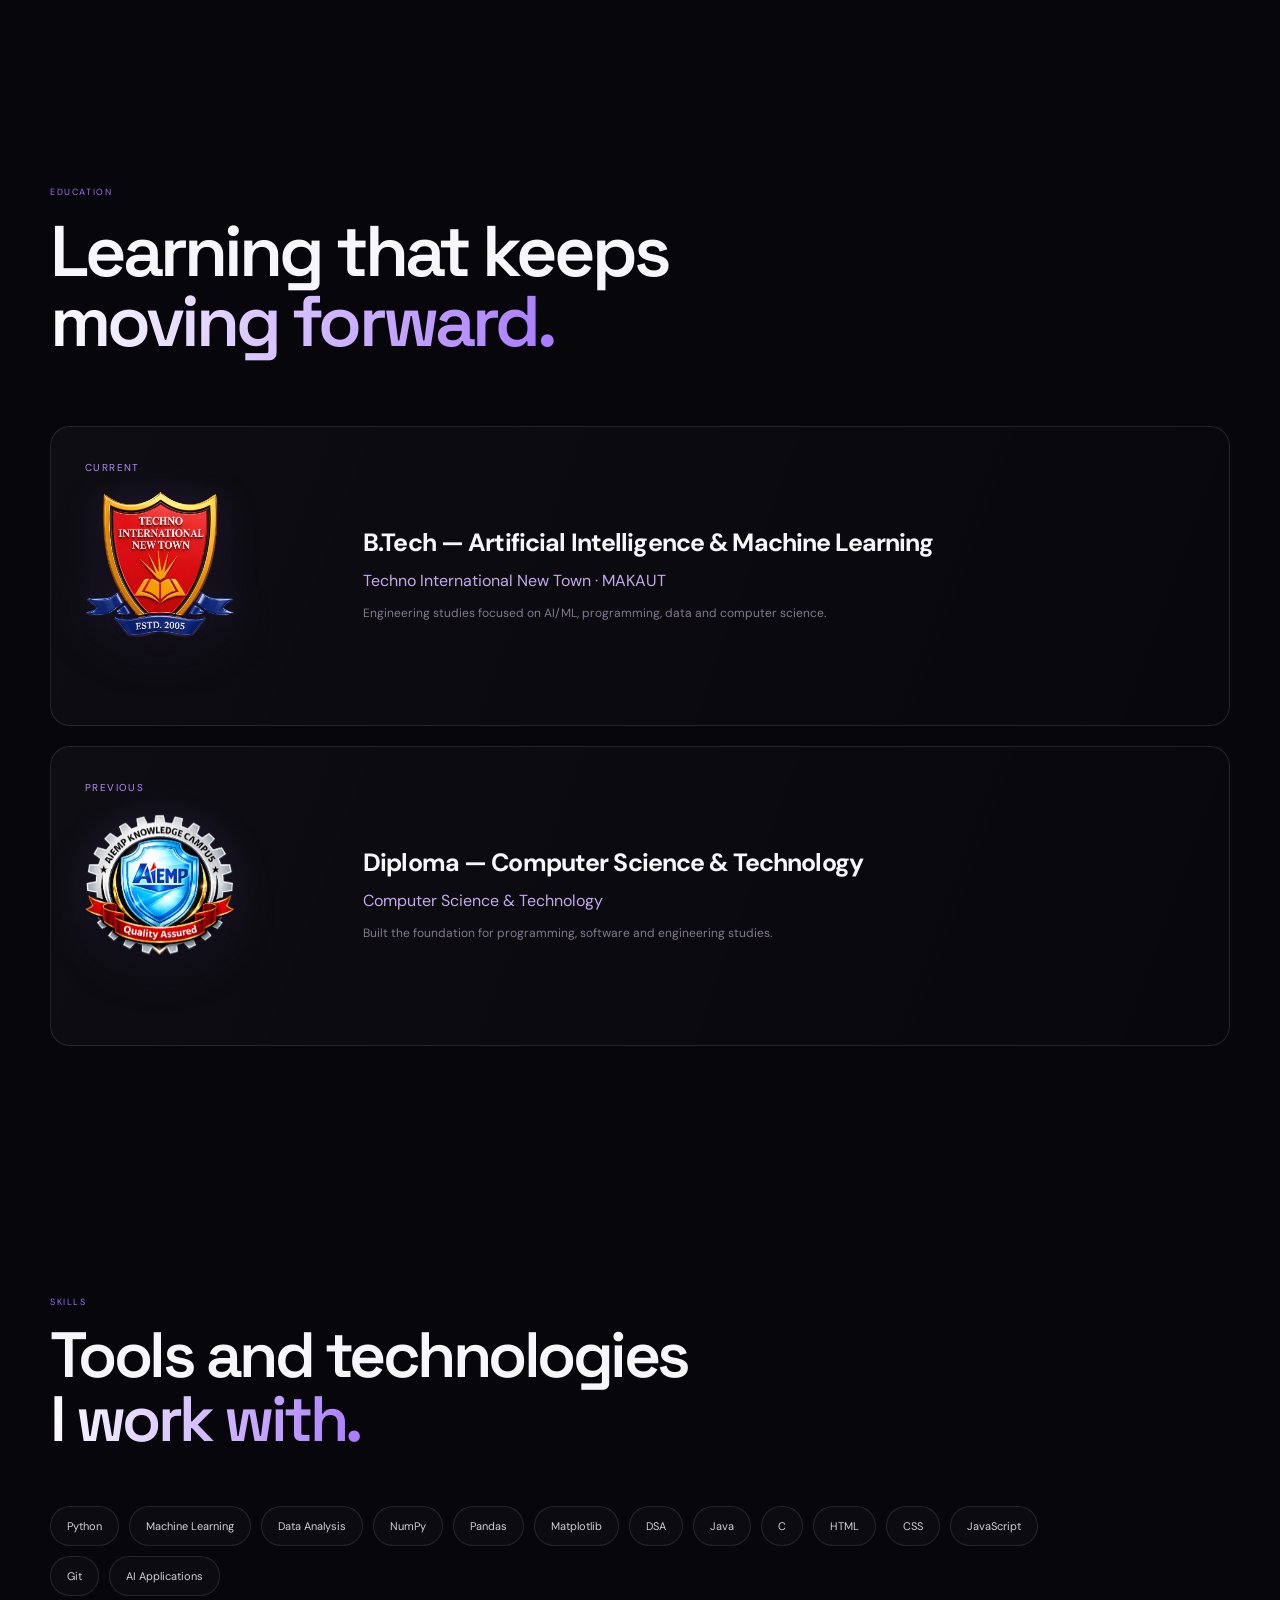
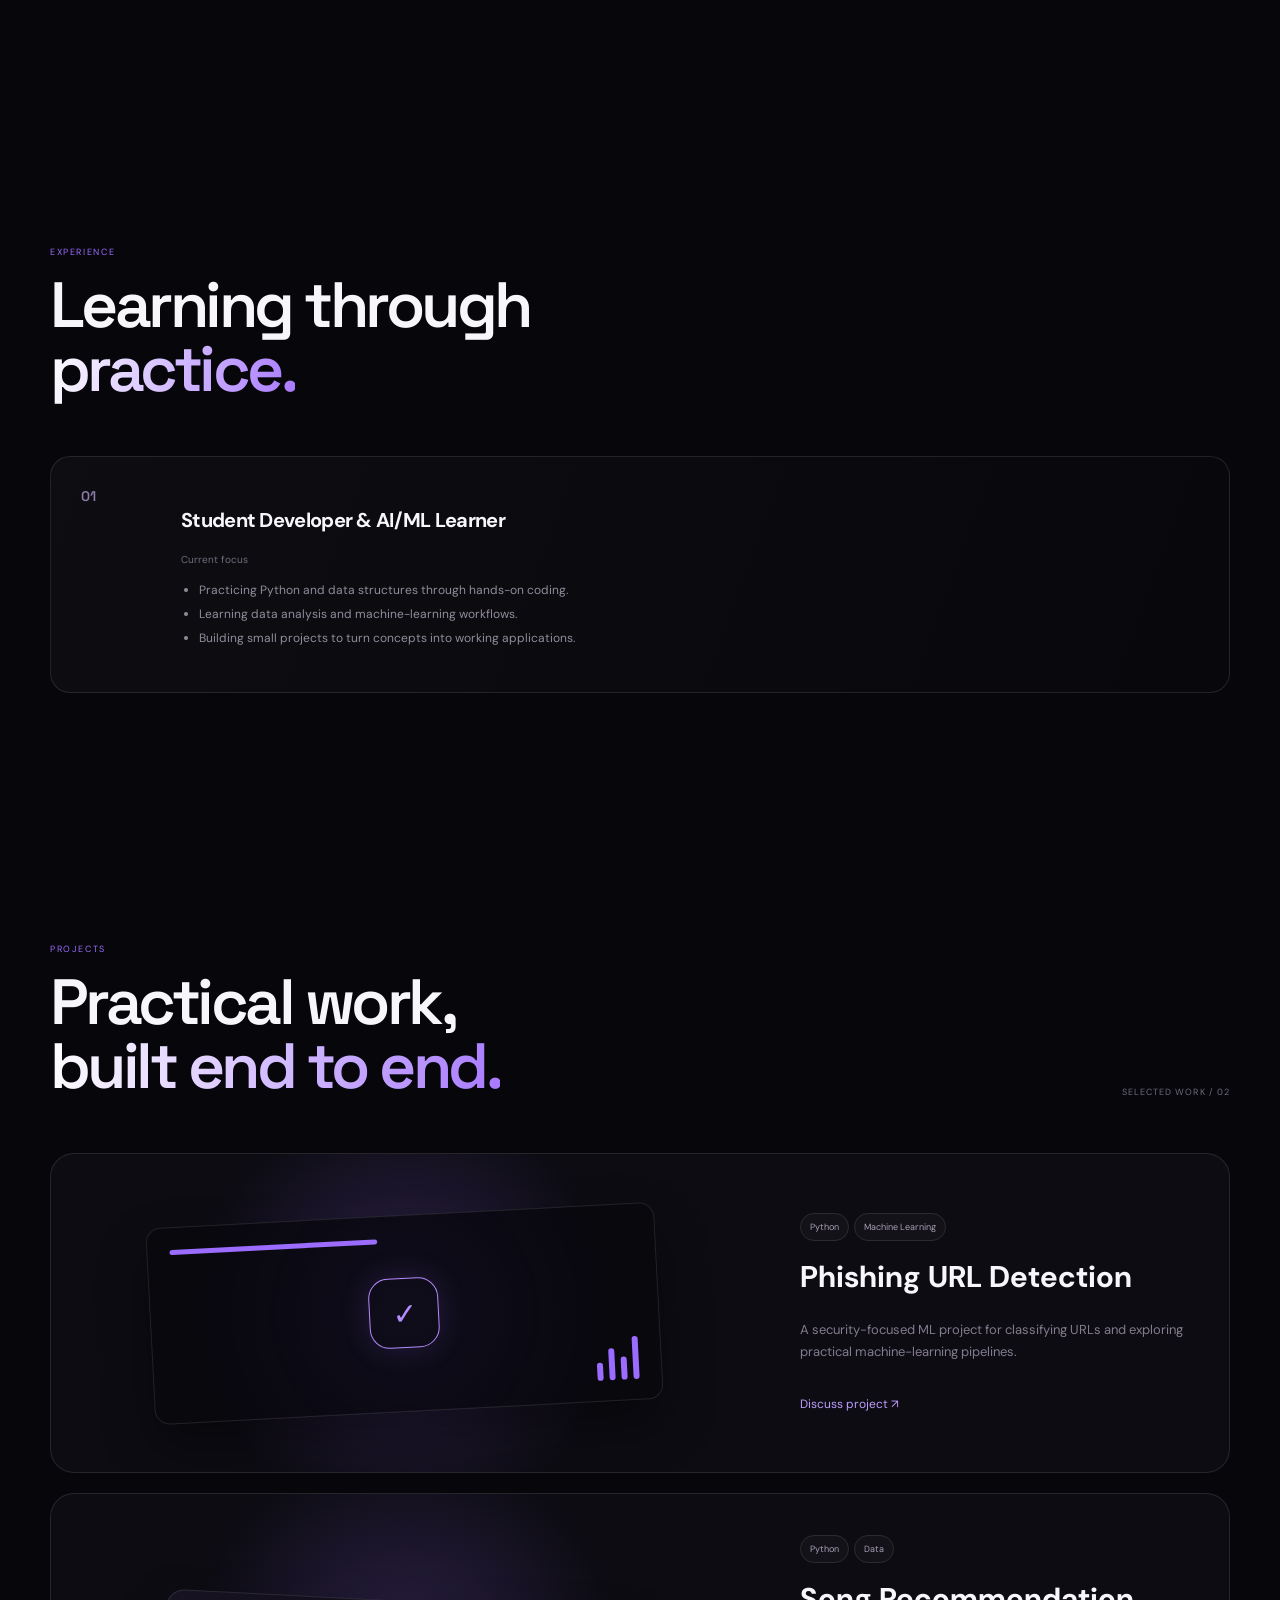
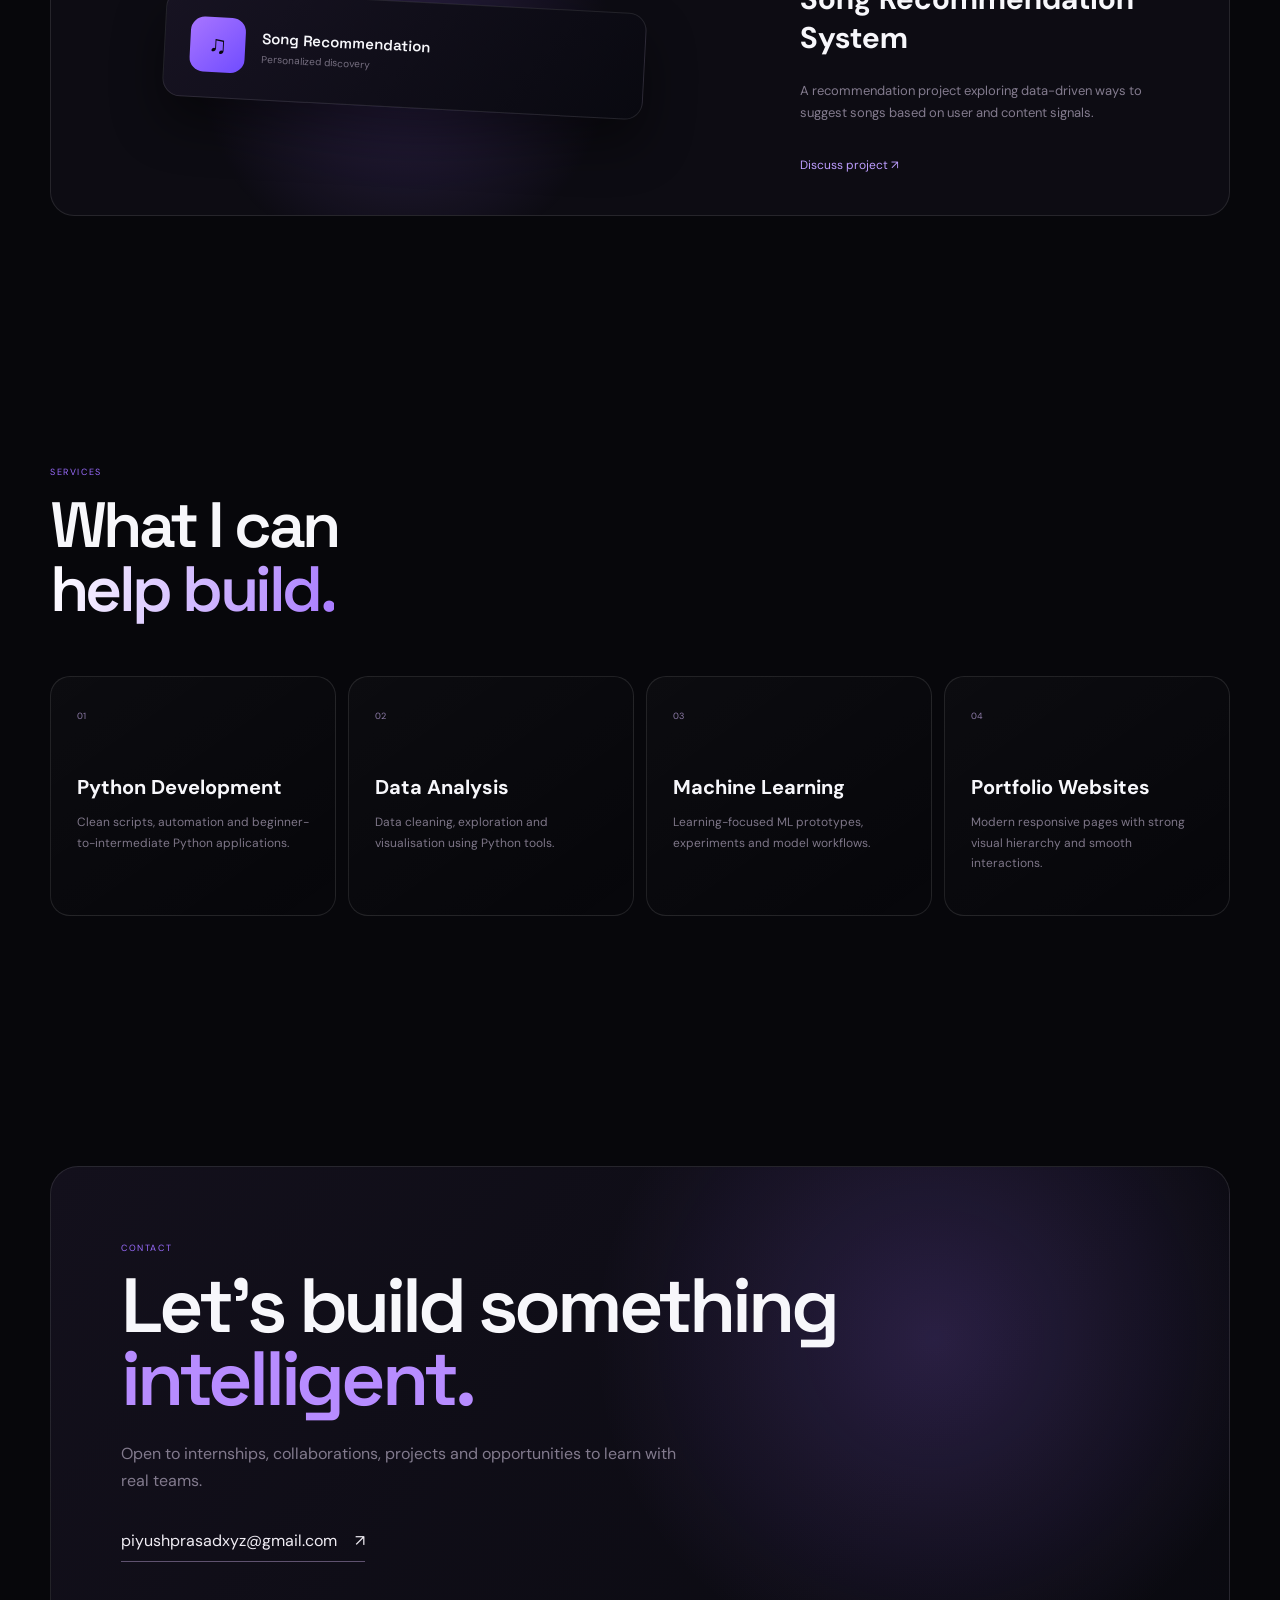
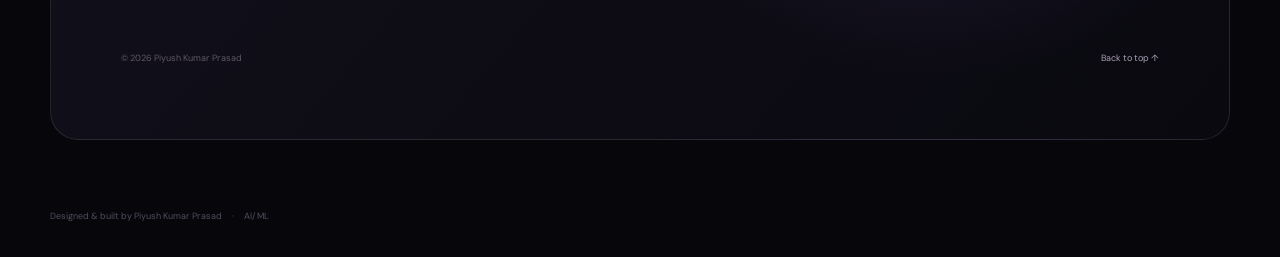
==== commit 60cc3ad8: "Update email address in contact section" ====
--- a/index.html
+++ b/index.html
@@ -139,7 +139,7 @@
         <span class="kicker">CONTACT</span>
         <h2>Let's build something<br><em>intelligent.</em></h2>
         <p>Open to internships, collaborations, projects and opportunities to learn with real teams.</p>
-        <a class="mail" href="mailto:piyushprasad@gmail.com">piyushprasad@gmail.com <span>↗</span></a>
+        <a class="mail" href="mailto:piyushprasadxyz@gmail.com">piyushprasadxyz@gmail.com <span>↗</span></a>
         <div class="contact-bottom"><span>© 2026 Piyush Kumar Prasad</span><a href="#home">Back to top ↑</a></div>
       </div>
     </section>
@@ -148,4 +148,4 @@
   <footer class="footer"><div class="container">Designed & built by Piyush Kumar Prasad <span>·</span> AI/ML</div></footer>
   <script src="script.js"></script>
 </body>
-</html>+</html>
